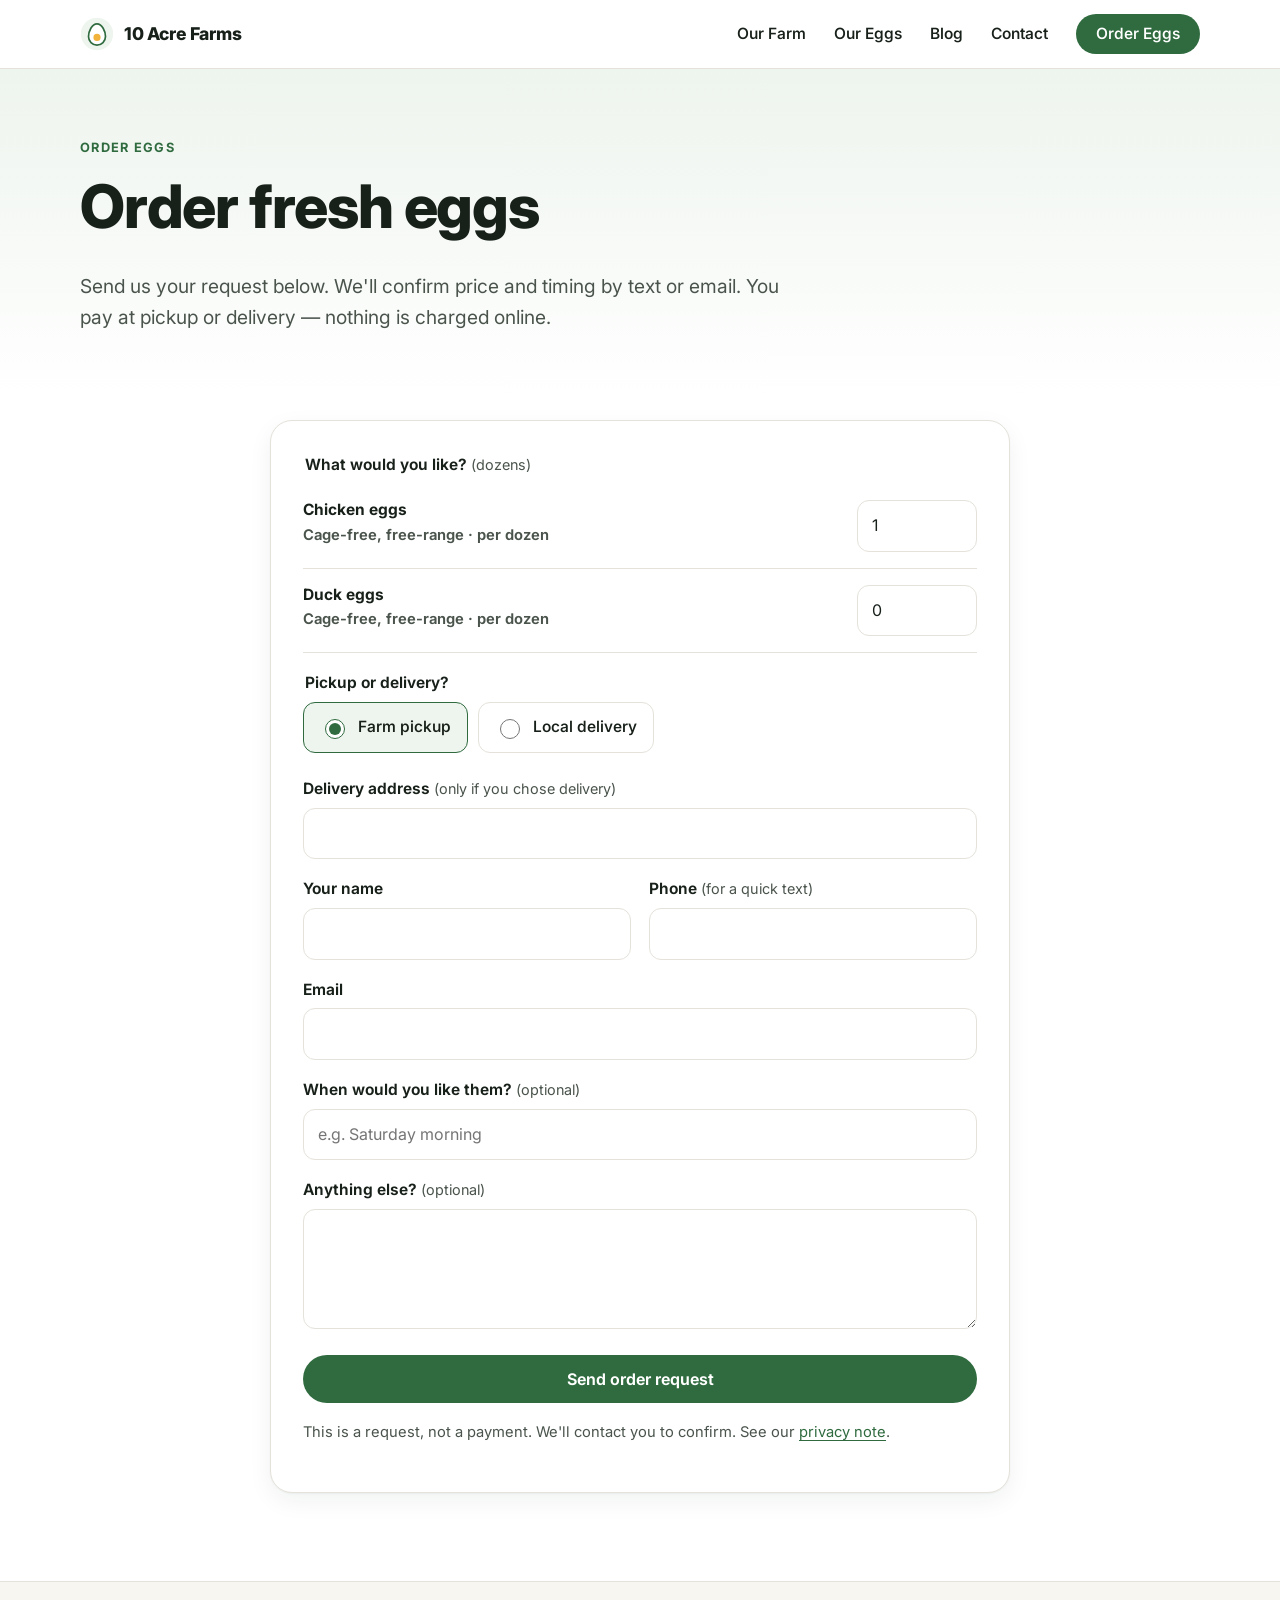
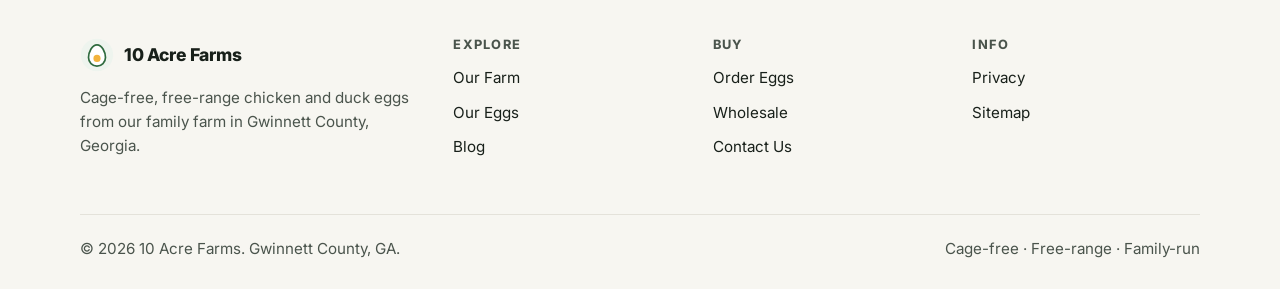
==== order/index.html @ a3816801 "Launch v1: 10 Acre Farms site Home, Our Farm, Our Eggs, Order (request form), Contact, Blog + first " ====
<!doctype html>
<html lang="en">
<head>
<meta charset="utf-8">
<meta name="viewport" content="width=device-width, initial-scale=1">
<title>Order Fresh Eggs | Pickup or Delivery | 10 Acre Farms</title>
<meta name="description" content="Request cage-free, free-range chicken or duck eggs from 10 Acre Farms. Farm pickup or local delivery in Gwinnett County. Pay when you get them.">
<meta name="robots" content="index, follow">
<link rel="canonical" href="https://10acrefarms.com/order/">
<meta property="og:type" content="website">
<meta property="og:site_name" content="10 Acre Farms">
<meta property="og:title" content="Order Fresh Eggs | Pickup or Delivery | 10 Acre Farms">
<meta property="og:description" content="Request cage-free, free-range chicken or duck eggs from 10 Acre Farms. Farm pickup or local delivery in Gwinnett County. Pay when you get them.">
<meta property="og:url" content="https://10acrefarms.com/order/">
<meta property="og:image" content="https://10acrefarms.com/assets/img/og-image.png">
<meta name="twitter:card" content="summary_large_image">
<meta name="theme-color" content="#ffffff">
<link rel="icon" href="../favicon.svg" type="image/svg+xml">
<link rel="icon" href="../favicon-32.png" sizes="32x32" type="image/png">
<link rel="apple-touch-icon" href="../apple-touch-icon.png">
<link rel="preconnect" href="https://fonts.googleapis.com">
<link rel="preconnect" href="https://fonts.gstatic.com" crossorigin>
<link href="https://fonts.googleapis.com/css2?family=Inter:wght@400;500;600;700;800&display=swap" rel="stylesheet">
<link rel="stylesheet" href="../assets/css/site.css">
<!-- ANALYTICS: GA4 tag goes here (DECISIONS.md D-012). Not installed yet. -->
</head>
<body>
<a class="skip" href="#main">Skip to content</a>
<header class="site-header">
  <div class="wrap">
    <a class="logo" href="../" aria-label="10 Acre Farms home"><svg viewBox="0 0 40 40" aria-hidden="true"><circle cx="20" cy="20" r="19" fill="#eef4ee"/><path d="M20 8c-6 0-10 9-10 15a10 10 0 0 0 20 0c0-6-4-15-10-15z" fill="#fff" stroke="#2f6b3f" stroke-width="2"/><circle cx="20" cy="24" r="4.2" fill="#f2b33d"/></svg><span>10 Acre Farms</span></a>
    <button class="nav-toggle" aria-controls="site-nav" aria-expanded="false" aria-label="Open menu"><svg width="22" height="22" viewBox="0 0 24 24" fill="none" stroke="currentColor" stroke-width="2" stroke-linecap="round"><path d="M4 7h16M4 12h16M4 17h16"/></svg></button>
    <nav id="site-nav" class="nav" aria-label="Main">
      <a href="../our-farm/">Our Farm</a><a href="../eggs/">Our Eggs</a><a href="../blog/">Blog</a><a href="../contact/">Contact</a>
      <a class="btn btn-primary btn-sm" href="../order/">Order Eggs</a>
    </nav>
  </div>
</header>
<main id="main">

<section class="page-head">
  <div class="wrap">
    <span class="eyebrow">Order Eggs</span>
    <h1>Order fresh eggs</h1>
    <p class="lede">Send us your request below. We'll confirm price and timing by text or email. You pay at pickup or delivery &mdash; nothing is charged online.</p>
  </div>
</section>
<section style="padding-top:20px">
  <div class="wrap" style="max-width:780px">
    <div class="form-card">
      <form id="order-form" class="form" action="https://formsubmit.co/shajanthomas12@gmail.com" method="POST" data-thanks="../thank-you/">
        <input type="hidden" name="_subject" value="New egg order request - 10 Acre Farms">
        <input type="hidden" name="_template" value="table">
        <input type="hidden" name="_captcha" value="false">
        <input type="hidden" name="_next" value="https://10acrefarms.com/thank-you/">
        <div class="hp" aria-hidden="true"><label>Leave this empty <input type="text" name="_honey" tabindex="-1" autocomplete="off"></label></div>
        <fieldset class="field">
          <legend>What would you like? <span class="hint">(dozens)</span></legend>
          <div class="qty-row"><label for="chicken"><strong>Chicken eggs</strong><span>Cage-free, free-range &middot; per dozen</span></label><input id="chicken" type="number" name="Chicken eggs (dozen)" min="0" max="20" value="1" inputmode="numeric" data-qty></div>
          <div class="qty-row"><label for="duck"><strong>Duck eggs</strong><span>Cage-free, free-range &middot; per dozen</span></label><input id="duck" type="number" name="Duck eggs (dozen)" min="0" max="20" value="0" inputmode="numeric" data-qty></div>
          <p id="order-error" class="form-error" role="alert">Please choose at least one dozen.</p>
        </fieldset>
        <fieldset class="field">
          <legend>Pickup or delivery?</legend>
          <div class="choice">
            <label><input type="radio" name="Pickup or delivery" value="Farm pickup" checked> Farm pickup</label>
            <label><input type="radio" name="Pickup or delivery" value="Local delivery"> Local delivery</label>
          </div>
        </fieldset>
        <div class="field"><label for="address">Delivery address <span class="hint">(only if you chose delivery)</span></label><input id="address" type="text" name="Delivery address" autocomplete="street-address"></div>
        <div class="row">
          <div class="field"><label for="name">Your name</label><input id="name" type="text" name="Name" autocomplete="name" required></div>
          <div class="field"><label for="phone">Phone <span class="hint">(for a quick text)</span></label><input id="phone" type="tel" name="Phone" autocomplete="tel" required></div>
        </div>
        <div class="field"><label for="email">Email</label><input id="email" type="email" name="email" autocomplete="email" required></div>
        <div class="field"><label for="when">When would you like them? <span class="hint">(optional)</span></label><input id="when" type="text" name="Preferred day or time" placeholder="e.g. Saturday morning"></div>
        <div class="field"><label for="notes">Anything else? <span class="hint">(optional)</span></label><textarea id="notes" name="Notes"></textarea></div>
        <button class="btn btn-primary" type="submit">Send order request</button>
        <p class="form-note">This is a request, not a payment. We'll contact you to confirm. See our <a href="../privacy/">privacy note</a>.</p>
      </form>
    </div>
  </div>
</section>

</main>
<footer class="site-footer">
  <div class="wrap">
    <div class="footer-grid">
      <div>
        <a class="logo" href="../"><svg viewBox="0 0 40 40" aria-hidden="true"><circle cx="20" cy="20" r="19" fill="#eef4ee"/><path d="M20 8c-6 0-10 9-10 15a10 10 0 0 0 20 0c0-6-4-15-10-15z" fill="#fff" stroke="#2f6b3f" stroke-width="2"/><circle cx="20" cy="24" r="4.2" fill="#f2b33d"/></svg><span>10 Acre Farms</span></a>
        <p style="margin-top:14px;color:var(--ink-2);max-width:26em">Cage-free, free-range chicken and duck eggs from our family farm in Gwinnett County, Georgia.</p>
      </div>
      <div>
        <h2>Explore</h2>
        <ul><li><a href="../our-farm/">Our Farm</a></li><li><a href="../eggs/">Our Eggs</a></li><li><a href="../blog/">Blog</a></li></ul>
      </div>
      <div>
        <h2>Buy</h2>
        <ul><li><a href="../order/">Order Eggs</a></li><li><a href="../contact/#wholesale">Wholesale</a></li><li><a href="../contact/">Contact Us</a></li></ul>
      </div>
      <div>
        <h2>Info</h2>
        <ul><li><a href="../privacy/">Privacy</a></li><li><a href="../sitemap.xml">Sitemap</a></li></ul>
      </div>
    </div>
    <div class="footer-bottom"><span>&copy; <span id="year">2026</span> 10 Acre Farms. Gwinnett County, GA.</span><span>Cage-free &middot; Free-range &middot; Family-run</span></div>
  </div>
</footer>
<script src="../assets/js/site.js" defer></script>
</body>
</html>
---- assets/css/site.css ----
/* 10 Acre Farms — site styles. Light design only (see DECISIONS.md D-003, D-004). */
:root {
  --bg: #ffffff;
  --bg-soft: #f7f6f1;
  --bg-green: #eef4ee;
  --ink: #18201a;
  --ink-2: #4a544c;
  --line: #e4e2da;
  --green: #2f6b3f;
  --green-dark: #24543a;
  --yolk: #f2b33d;
  --yolk-soft: #fdf3dc;
  --radius: 14px;
  --radius-lg: 22px;
  --max: 1160px;
  --shadow: 0 1px 2px rgba(24,32,26,.04), 0 8px 24px rgba(24,32,26,.06);
  --font: "Inter", system-ui, -apple-system, "Segoe UI", Roboto, Arial, sans-serif;
}
*, *::before, *::after { box-sizing: border-box; }
html { -webkit-text-size-adjust: 100%; scroll-behavior: smooth; }
body { margin: 0; background: var(--bg); color: var(--ink); font-family: var(--font); font-size: 17px; line-height: 1.6; }
img, svg { max-width: 100%; height: auto; display: block; }
a { color: var(--green); text-underline-offset: 3px; }
a:hover { color: var(--green-dark); }
h1, h2, h3 { line-height: 1.15; letter-spacing: -0.02em; margin: 0 0 .5em; }
h1 { font-size: clamp(2.2rem, 5.5vw, 3.75rem); font-weight: 800; }
h2 { font-size: clamp(1.7rem, 3.6vw, 2.5rem); font-weight: 750; }
h3 { font-size: 1.2rem; font-weight: 700; letter-spacing: -0.01em; }
p { margin: 0 0 1em; }
.wrap { max-width: var(--max); margin: 0 auto; padding: 0 20px; }
.skip { position: absolute; left: -999px; top: 0; background: var(--ink); color: #fff; padding: 8px 12px; z-index: 100; }
.skip:focus { left: 8px; top: 8px; }
:focus-visible { outline: 3px solid var(--yolk); outline-offset: 2px; }

/* Header */
.site-header { position: sticky; top: 0; z-index: 50; background: rgba(255,255,255,.92); backdrop-filter: saturate(1.4) blur(10px); border-bottom: 1px solid var(--line); }
.site-header .wrap { display: flex; align-items: center; justify-content: space-between; height: 68px; gap: 16px; }
.logo { display: flex; align-items: center; gap: 10px; font-weight: 800; font-size: 1.1rem; color: var(--ink); text-decoration: none; letter-spacing: -0.01em; }
.logo svg { width: 34px; height: 34px; }
.nav { display: flex; align-items: center; gap: 28px; }
.nav a { color: var(--ink); text-decoration: none; font-weight: 550; font-size: .97rem; }
.nav a:hover, .nav a[aria-current="page"] { color: var(--green); }
.nav-toggle { display: none; background: none; border: 1px solid var(--line); border-radius: 10px; width: 44px; height: 44px; cursor: pointer; color: var(--ink); }
@media (max-width: 860px) {
  .nav-toggle { display: inline-grid; place-items: center; }
  .nav { display: none; position: absolute; top: 68px; left: 0; right: 0; background: #fff; flex-direction: column; align-items: stretch; gap: 0; padding: 8px 20px 20px; border-bottom: 1px solid var(--line); box-shadow: var(--shadow); }
  .nav.open { display: flex; }
  .nav a { padding: 14px 0; border-bottom: 1px solid var(--line); font-size: 1.05rem; }
  .nav .btn { margin-top: 14px; border-bottom: 0; }
}

/* Buttons */
.btn { display: inline-flex; align-items: center; justify-content: center; gap: 8px; min-height: 48px; padding: 0 22px; border-radius: 999px; font-weight: 650; font-size: 1rem; text-decoration: none; border: 2px solid transparent; cursor: pointer; transition: background .15s, color .15s, border-color .15s; font-family: inherit; }
.btn-primary { background: var(--green); color: #fff !important; }
.btn-primary:hover { background: var(--green-dark); }
.btn-ghost { background: #fff; color: var(--ink) !important; border-color: var(--line); }
.btn-ghost:hover { border-color: var(--ink); }
.btn-sm { min-height: 40px; padding: 0 18px; font-size: .95rem; }
.btn-row { display: flex; flex-wrap: wrap; gap: 12px; }

/* Sections */
section { padding: 88px 0; }
.section-soft { background: var(--bg-soft); }
.section-green { background: var(--bg-green); }
.eyebrow { display: inline-block; font-size: .8rem; font-weight: 700; letter-spacing: .1em; text-transform: uppercase; color: var(--green); margin-bottom: 14px; }
.lede { font-size: 1.2rem; color: var(--ink-2); max-width: 38em; }
.center { text-align: center; }
.center .lede { margin-left: auto; margin-right: auto; }
.section-head { margin-bottom: 44px; }
@media (max-width: 640px) { section { padding: 60px 0; } }

/* Hero */
.hero { padding: 72px 0 88px; background: linear-gradient(180deg, var(--bg-green) 0%, #fff 100%); }
.hero .wrap { display: grid; grid-template-columns: 1.1fr .9fr; gap: 48px; align-items: center; }
.hero .lede { margin-bottom: 28px; }
.hero-art { background: #fff; border: 1px solid var(--line); border-radius: var(--radius-lg); box-shadow: var(--shadow); padding: 28px; }
.badges { display: flex; flex-wrap: wrap; gap: 8px; margin-top: 28px; padding: 0; list-style: none; }
.badges li { background: #fff; border: 1px solid var(--line); border-radius: 999px; padding: 6px 14px; font-size: .9rem; font-weight: 600; color: var(--ink-2); }
@media (max-width: 860px) { .hero .wrap { grid-template-columns: 1fr; } .hero { padding: 44px 0 60px; } }

/* Page header (inner pages) */
.page-head { padding: 64px 0 48px; background: linear-gradient(180deg, var(--bg-green) 0%, #fff 100%); }

/* Cards */
.grid-2 { display: grid; grid-template-columns: repeat(2, 1fr); gap: 20px; }
.grid-3 { display: grid; grid-template-columns: repeat(3, 1fr); gap: 20px; }
@media (max-width: 860px) { .grid-3 { grid-template-columns: 1fr; } }
@media (max-width: 700px) { .grid-2 { grid-template-columns: 1fr; } }
.card { background: #fff; border: 1px solid var(--line); border-radius: var(--radius-lg); padding: 30px; }
.card p:last-child { margin-bottom: 0; }
.card .icon { width: 52px; height: 52px; border-radius: 14px; background: var(--yolk-soft); display: grid; place-items: center; margin-bottom: 18px; }
.card .icon svg { width: 28px; height: 28px; }
.card-link { font-weight: 650; text-decoration: none; display: inline-flex; gap: 6px; margin-top: 6px; }
.card-link::after { content: "→"; transition: transform .15s; }
.card-link:hover::after { transform: translateX(3px); }

/* Product cards */
.product { display: flex; flex-direction: column; }
.product .art { background: var(--bg-soft); border-radius: var(--radius); padding: 24px; margin-bottom: 22px; }
.product .art svg { height: 150px; width: auto; margin: 0 auto; }
.product ul { padding-left: 1.1em; color: var(--ink-2); }
.product .btn { margin-top: auto; align-self: flex-start; }

/* Steps */
.steps { counter-reset: step; display: grid; grid-template-columns: repeat(3, 1fr); gap: 20px; list-style: none; padding: 0; margin: 0; }
.steps li { counter-increment: step; background: #fff; border: 1px solid var(--line); border-radius: var(--radius-lg); padding: 28px; }
.steps li::before { content: counter(step); display: grid; place-items: center; width: 38px; height: 38px; border-radius: 50%; background: var(--green); color: #fff; font-weight: 750; margin-bottom: 14px; }
@media (max-width: 860px) { .steps { grid-template-columns: 1fr; } }

/* Split */
.split { display: grid; grid-template-columns: 1fr 1fr; gap: 56px; align-items: center; }
@media (max-width: 860px) { .split { grid-template-columns: 1fr; gap: 32px; } }

/* FAQ */
.faq { max-width: 820px; margin: 0 auto; }
.faq details { border-bottom: 1px solid var(--line); padding: 4px 0; }
.faq summary { cursor: pointer; list-style: none; font-weight: 650; font-size: 1.08rem; padding: 18px 40px 18px 0; position: relative; }
.faq summary::-webkit-details-marker { display: none; }
.faq summary::after { content: "+"; position: absolute; right: 4px; top: 12px; font-size: 1.6rem; font-weight: 400; color: var(--green); }
.faq details[open] summary::after { content: "–"; }
.faq details p { color: var(--ink-2); padding-right: 40px; }

/* CTA band */
.cta-band { background: var(--yolk-soft); border-radius: var(--radius-lg); padding: 56px 40px; text-align: center; }
.cta-band .btn-row { justify-content: center; }
@media (max-width: 640px) { .cta-band { padding: 40px 22px; } }

/* Forms */
.form { display: grid; gap: 18px; }
.form .row { display: grid; grid-template-columns: 1fr 1fr; gap: 18px; }
@media (max-width: 640px) { .form .row { grid-template-columns: 1fr; } }
.field label, .field legend { display: block; font-weight: 650; margin-bottom: 6px; font-size: .97rem; }
.field .hint { font-weight: 400; color: var(--ink-2); font-size: .9rem; }
.field input[type=text], .field input[type=email], .field input[type=tel], .field input[type=number], .field select, .field textarea {
  width: 100%; min-height: 50px; padding: 12px 14px; border: 1.5px solid var(--line); border-radius: 12px; background: #fff; color: var(--ink); font: inherit; font-size: 16px;
}
.field textarea { min-height: 120px; resize: vertical; }
.field input:focus, .field select:focus, .field textarea:focus { border-color: var(--green); outline: none; box-shadow: 0 0 0 3px rgba(47,107,63,.15); }
fieldset { border: 0; padding: 0; margin: 0; }
.choice { display: flex; flex-wrap: wrap; gap: 10px; }
.choice label { display: flex; align-items: center; gap: 10px; border: 1.5px solid var(--line); border-radius: 12px; padding: 12px 16px; font-weight: 550; cursor: pointer; min-height: 50px; }
.choice input { width: 20px; height: 20px; accent-color: var(--green); }
.choice label:has(input:checked) { border-color: var(--green); background: var(--bg-green); }
.qty-row { display: grid; grid-template-columns: 1fr 120px; align-items: center; gap: 12px; padding: 14px 0; border-bottom: 1px solid var(--line); }
.qty-row:last-child { border-bottom: 0; }
.qty-row strong { display: block; }
.qty-row span { color: var(--ink-2); font-size: .92rem; }
.hp { position: absolute !important; left: -5000px !important; }
.form-note { font-size: .92rem; color: var(--ink-2); }
.form-card { background: #fff; border: 1px solid var(--line); border-radius: var(--radius-lg); padding: 32px; box-shadow: var(--shadow); }
@media (max-width: 640px) { .form-card { padding: 22px; } }
.form-error { color: #9b2c1f; font-weight: 600; display: none; }
.form-error.show { display: block; }

/* Blog */
.post-list { display: grid; gap: 20px; }
.post-card { display: block; text-decoration: none; color: inherit; }
.post-card:hover h2 { color: var(--green); }
.post-card h2 { font-size: 1.5rem; }
.meta { color: var(--ink-2); font-size: .92rem; }
.prose { max-width: 720px; margin: 0 auto; font-size: 1.08rem; }
.prose h2 { font-size: 1.6rem; margin-top: 1.8em; }
.prose table { width: 100%; border-collapse: collapse; margin: 1.2em 0; font-size: .98rem; }
.prose th, .prose td { text-align: left; padding: 10px 12px; border-bottom: 1px solid var(--line); vertical-align: top; }
.prose th { background: var(--bg-soft); }
.table-scroll { overflow-x: auto; }

/* Footer */
.site-footer { background: var(--bg-soft); border-top: 1px solid var(--line); padding: 56px 0 28px; font-size: .95rem; }
.footer-grid { display: grid; grid-template-columns: 1.5fr 1fr 1fr 1fr; gap: 32px; }
.footer-grid h2 { font-size: .8rem; text-transform: uppercase; letter-spacing: .1em; color: var(--ink-2); margin-bottom: 14px; }
.footer-grid ul { list-style: none; padding: 0; margin: 0; display: grid; gap: 10px; }
.footer-grid a { color: var(--ink); text-decoration: none; }
.footer-grid a:hover { color: var(--green); }
.footer-bottom { margin-top: 40px; padding-top: 22px; border-top: 1px solid var(--line); color: var(--ink-2); display: flex; justify-content: space-between; flex-wrap: wrap; gap: 10px; }
@media (max-width: 760px) { .footer-grid { grid-template-columns: 1fr 1fr; } .footer-grid > div:first-child { grid-column: 1 / -1; } }

/* Mobile sticky order bar */
.mobile-cta { display: none; }
@media (max-width: 640px) {
  .mobile-cta { display: block; position: fixed; left: 0; right: 0; bottom: 0; padding: 10px 16px calc(10px + env(safe-area-inset-bottom)); background: rgba(255,255,255,.96); border-top: 1px solid var(--line); z-index: 40; }
  .mobile-cta .btn { width: 100%; }
  body.has-mobile-cta { padding-bottom: 76px; }
}
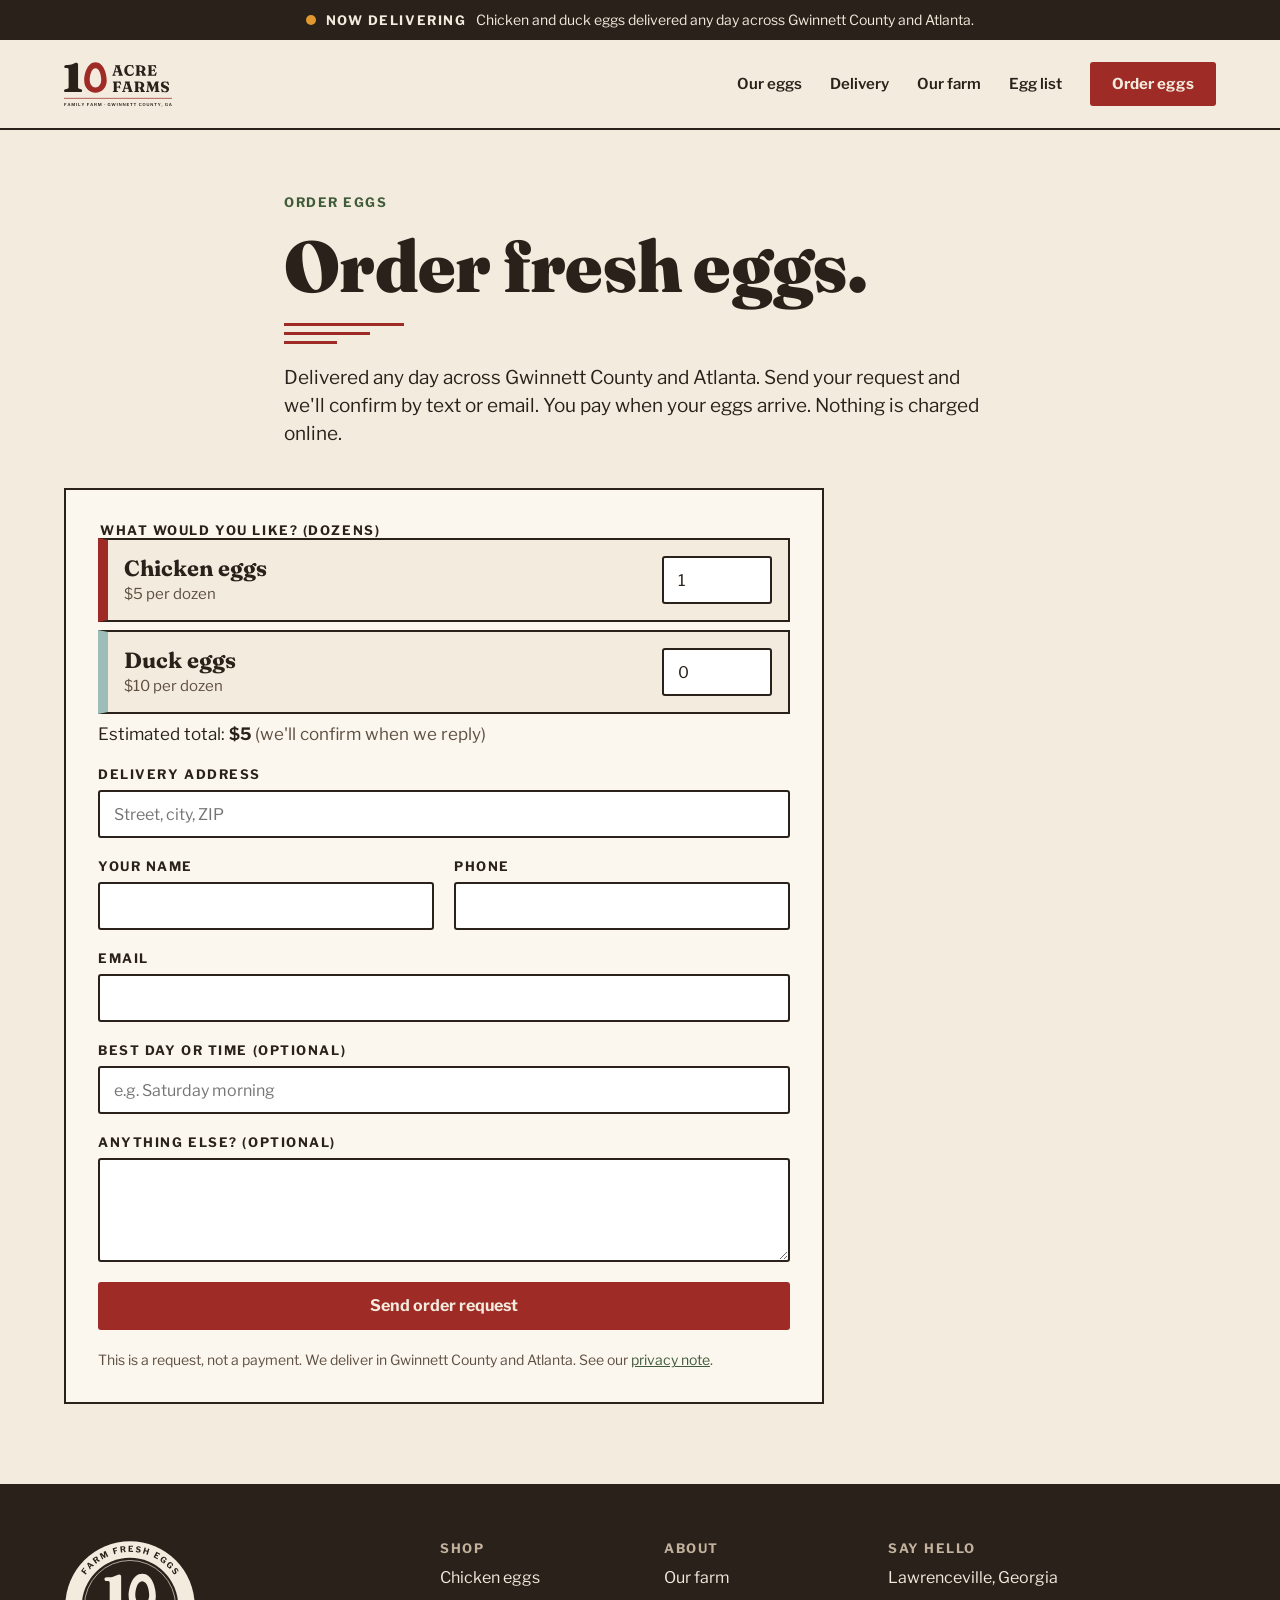
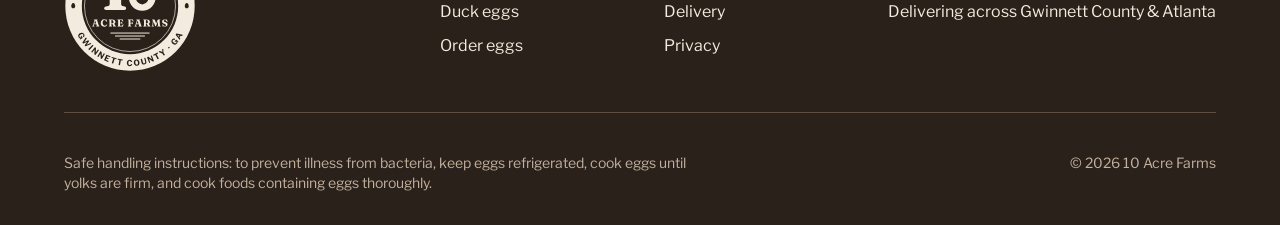
==== commit 6d593b78: "Fill in homepage, restore order flow in new design - Prices ( chicken, $10 duck), delivery any day i" ====
--- a/order/index.html
+++ b/order/index.html
@@ -3,107 +3,119 @@
 <head>
 <meta charset="utf-8">
 <meta name="viewport" content="width=device-width, initial-scale=1">
-<title>Order Fresh Eggs | Pickup or Delivery | 10 Acre Farms</title>
-<meta name="description" content="Request cage-free, free-range chicken or duck eggs from 10 Acre Farms. Farm pickup or local delivery in Gwinnett County. Pay when you get them.">
+<title>Order Eggs for Delivery | 10 Acre Farms</title>
+<meta name="description" content="Order cage-free, free-range chicken eggs ($5/dozen) and duck eggs ($10/dozen) for delivery any day in Gwinnett County and Atlanta. Pay on delivery.">
 <meta name="robots" content="index, follow">
-<link rel="canonical" href="https://10acrefarms.com/order/">
+<link rel="canonical" href="https://10acresfarms.com/order/">
 <meta property="og:type" content="website">
 <meta property="og:site_name" content="10 Acre Farms">
-<meta property="og:title" content="Order Fresh Eggs | Pickup or Delivery | 10 Acre Farms">
-<meta property="og:description" content="Request cage-free, free-range chicken or duck eggs from 10 Acre Farms. Farm pickup or local delivery in Gwinnett County. Pay when you get them.">
-<meta property="og:url" content="https://10acrefarms.com/order/">
-<meta property="og:image" content="https://10acrefarms.com/assets/img/og-image.png">
+<meta property="og:title" content="Order Eggs for Delivery | 10 Acre Farms">
+<meta property="og:description" content="Order cage-free, free-range chicken eggs ($5/dozen) and duck eggs ($10/dozen) for delivery any day in Gwinnett County and Atlanta. Pay on delivery.">
+<meta property="og:url" content="https://10acresfarms.com/order/">
+<!-- Swap for a real farm photo (assets/img/og-image.jpg, 1200x630) when one exists. -->
+<meta property="og:image" content="https://10acresfarms.com/assets/img/og-image.png">
 <meta name="twitter:card" content="summary_large_image">
-<meta name="theme-color" content="#ffffff">
-<link rel="icon" href="../favicon.svg" type="image/svg+xml">
-<link rel="icon" href="../favicon-32.png" sizes="32x32" type="image/png">
+<link rel="icon" type="image/svg+xml" href="../assets/img/favicon.svg">
 <link rel="apple-touch-icon" href="../apple-touch-icon.png">
+<meta name="theme-color" content="#9E2B25">
 <link rel="preconnect" href="https://fonts.googleapis.com">
 <link rel="preconnect" href="https://fonts.gstatic.com" crossorigin>
-<link href="https://fonts.googleapis.com/css2?family=Inter:wght@400;500;600;700;800&display=swap" rel="stylesheet">
-<link rel="stylesheet" href="../assets/css/site.css">
+<link rel="stylesheet" href="https://fonts.googleapis.com/css2?family=Courier+Prime:wght@700&amp;family=Fraunces:opsz,wght@9..144,700;9..144,900&amp;family=Libre+Franklin:wght@400;600;700&amp;display=swap">
+<link rel="stylesheet" href="../assets/css/styles.css">
 <!-- ANALYTICS: GA4 tag goes here (DECISIONS.md D-012). Not installed yet. -->
 </head>
 <body>
-<a class="skip" href="#main">Skip to content</a>
+<a class="skip-link" href="#main">Skip to content</a>
+
+<div class="fresh-bar on-dark">
+  <span class="dot" aria-hidden="true"></span>
+  <span class="label">Now delivering</span>
+  <span class="msg">Chicken and duck eggs delivered any day across Gwinnett County and Atlanta.</span>
+</div>
+
 <header class="site-header">
   <div class="wrap">
-    <a class="logo" href="../" aria-label="10 Acre Farms home"><svg viewBox="0 0 40 40" aria-hidden="true"><circle cx="20" cy="20" r="19" fill="#eef4ee"/><path d="M20 8c-6 0-10 9-10 15a10 10 0 0 0 20 0c0-6-4-15-10-15z" fill="#fff" stroke="#2f6b3f" stroke-width="2"/><circle cx="20" cy="24" r="4.2" fill="#f2b33d"/></svg><span>10 Acre Farms</span></a>
-    <button class="nav-toggle" aria-controls="site-nav" aria-expanded="false" aria-label="Open menu"><svg width="22" height="22" viewBox="0 0 24 24" fill="none" stroke="currentColor" stroke-width="2" stroke-linecap="round"><path d="M4 7h16M4 12h16M4 17h16"/></svg></button>
-    <nav id="site-nav" class="nav" aria-label="Main">
-      <a href="../our-farm/">Our Farm</a><a href="../eggs/">Our Eggs</a><a href="../blog/">Blog</a><a href="../contact/">Contact</a>
-      <a class="btn btn-primary btn-sm" href="../order/">Order Eggs</a>
+    <a class="logo" href="../" aria-label="10 Acre Farms home">
+      <img src="../assets/img/logo-wordmark.svg" alt="10 Acre Farms" width="108" height="48">
+    </a>
+    <nav class="site-nav" aria-label="Main">
+      <a href="../#eggs">Our eggs</a>
+      <a href="../#delivery">Delivery</a>
+      <a href="../#farm">Our farm</a>
+      <a href="../#list">Egg list</a>
+      <a class="btn btn--red btn--sm" href="../order/" data-track="order_click">Order eggs</a>
     </nav>
   </div>
 </header>
+
 <main id="main">
 
-<section class="page-head">
-  <div class="wrap">
-    <span class="eyebrow">Order Eggs</span>
-    <h1>Order fresh eggs</h1>
-    <p class="lede">Send us your request below. We'll confirm price and timing by text or email. You pay at pickup or delivery &mdash; nothing is charged online.</p>
-  </div>
-</section>
-<section style="padding-top:20px">
-  <div class="wrap" style="max-width:780px">
-    <div class="form-card">
-      <form id="order-form" class="form" action="https://formsubmit.co/shajanthomas12@gmail.com" method="POST" data-thanks="../thank-you/">
-        <input type="hidden" name="_subject" value="New egg order request - 10 Acre Farms">
+  <section class="wrap page-head">
+    <span class="label label--pasture">Order eggs</span>
+    <h1>Order fresh eggs.</h1>
+    <div class="furrow" aria-hidden="true"><span></span><span></span><span></span></div>
+    <p class="lede">Delivered any day across Gwinnett County and Atlanta. Send your request and we'll confirm by text or email. You pay when your eggs arrive. Nothing is charged online.</p>
+  </section>
+
+  <section class="wrap form-wrap">
+    <form id="order-form" class="form-card" action="https://formsubmit.co/shajanthomas12@gmail.com" method="post" data-thanks="../thank-you/">
+      <input type="hidden" name="_subject" value="New egg order - 10 Acre Farms">
         <input type="hidden" name="_template" value="table">
         <input type="hidden" name="_captcha" value="false">
-        <input type="hidden" name="_next" value="https://10acrefarms.com/thank-you/">
+        <input type="hidden" name="_next" value="https://10acresfarms.com/thank-you/">
         <div class="hp" aria-hidden="true"><label>Leave this empty <input type="text" name="_honey" tabindex="-1" autocomplete="off"></label></div>
-        <fieldset class="field">
-          <legend>What would you like? <span class="hint">(dozens)</span></legend>
-          <div class="qty-row"><label for="chicken"><strong>Chicken eggs</strong><span>Cage-free, free-range &middot; per dozen</span></label><input id="chicken" type="number" name="Chicken eggs (dozen)" min="0" max="20" value="1" inputmode="numeric" data-qty></div>
-          <div class="qty-row"><label for="duck"><strong>Duck eggs</strong><span>Cage-free, free-range &middot; per dozen</span></label><input id="duck" type="number" name="Duck eggs (dozen)" min="0" max="20" value="0" inputmode="numeric" data-qty></div>
-          <p id="order-error" class="form-error" role="alert">Please choose at least one dozen.</p>
-        </fieldset>
-        <fieldset class="field">
-          <legend>Pickup or delivery?</legend>
-          <div class="choice">
-            <label><input type="radio" name="Pickup or delivery" value="Farm pickup" checked> Farm pickup</label>
-            <label><input type="radio" name="Pickup or delivery" value="Local delivery"> Local delivery</label>
-          </div>
-        </fieldset>
-        <div class="field"><label for="address">Delivery address <span class="hint">(only if you chose delivery)</span></label><input id="address" type="text" name="Delivery address" autocomplete="street-address"></div>
-        <div class="row">
-          <div class="field"><label for="name">Your name</label><input id="name" type="text" name="Name" autocomplete="name" required></div>
-          <div class="field"><label for="phone">Phone <span class="hint">(for a quick text)</span></label><input id="phone" type="tel" name="Phone" autocomplete="tel" required></div>
-        </div>
-        <div class="field"><label for="email">Email</label><input id="email" type="email" name="email" autocomplete="email" required></div>
-        <div class="field"><label for="when">When would you like them? <span class="hint">(optional)</span></label><input id="when" type="text" name="Preferred day or time" placeholder="e.g. Saturday morning"></div>
-        <div class="field"><label for="notes">Anything else? <span class="hint">(optional)</span></label><textarea id="notes" name="Notes"></textarea></div>
-        <button class="btn btn-primary" type="submit">Send order request</button>
-        <p class="form-note">This is a request, not a payment. We'll contact you to confirm. See our <a href="../privacy/">privacy note</a>.</p>
-      </form>
-    </div>
-  </div>
-</section>
+      <fieldset class="field">
+        <legend class="label">What would you like? (dozens)</legend>
+        <div class="qty-row qty-row--chicken"><label for="chicken"><strong>Chicken eggs</strong><span>$5 per dozen</span></label><input id="chicken" type="number" name="Chicken eggs (dozen)" min="0" max="20" value="1" inputmode="numeric" data-qty data-price="5"></div>
+        <div class="qty-row qty-row--duck"><label for="duck"><strong>Duck eggs</strong><span>$10 per dozen</span></label><input id="duck" type="number" name="Duck eggs (dozen)" min="0" max="20" value="0" inputmode="numeric" data-qty data-price="10"></div>
+        <p class="total">Estimated total: <strong id="order-total">$5</strong> <span class="muted">(we'll confirm when we reply)</span></p>
+        <p id="order-error" class="form-error" role="alert">Please choose at least one dozen.</p>
+      </fieldset>
+      <div class="field"><label class="label" for="address">Delivery address</label><input id="address" type="text" name="Delivery address" autocomplete="street-address" placeholder="Street, city, ZIP" required></div>
+      <div class="field-row">
+        <div class="field"><label class="label" for="name">Your name</label><input id="name" type="text" name="Name" autocomplete="name" required></div>
+        <div class="field"><label class="label" for="phone">Phone</label><input id="phone" type="tel" name="Phone" autocomplete="tel" required></div>
+      </div>
+      <div class="field"><label class="label" for="o-email">Email</label><input id="o-email" type="email" name="email" autocomplete="email" required></div>
+      <div class="field"><label class="label" for="when">Best day or time (optional)</label><input id="when" type="text" name="Preferred delivery day or time" placeholder="e.g. Saturday morning"></div>
+      <div class="field"><label class="label" for="notes">Anything else? (optional)</label><textarea id="notes" name="Notes" rows="4"></textarea></div>
+      <button class="btn btn--red" type="submit">Send order request</button>
+      <p class="fine muted">This is a request, not a payment. We deliver in Gwinnett County and Atlanta. See our <a href="../privacy/">privacy note</a>.</p>
+    </form>
+  </section>
 
 </main>
-<footer class="site-footer">
+
+<footer class="site-footer on-dark">
   <div class="wrap">
-    <div class="footer-grid">
-      <div>
-        <a class="logo" href="../"><svg viewBox="0 0 40 40" aria-hidden="true"><circle cx="20" cy="20" r="19" fill="#eef4ee"/><path d="M20 8c-6 0-10 9-10 15a10 10 0 0 0 20 0c0-6-4-15-10-15z" fill="#fff" stroke="#2f6b3f" stroke-width="2"/><circle cx="20" cy="24" r="4.2" fill="#f2b33d"/></svg><span>10 Acre Farms</span></a>
-        <p style="margin-top:14px;color:var(--ink-2);max-width:26em">Cage-free, free-range chicken and duck eggs from our family farm in Gwinnett County, Georgia.</p>
-      </div>
-      <div>
-        <h2>Explore</h2>
-        <ul><li><a href="../our-farm/">Our Farm</a></li><li><a href="../eggs/">Our Eggs</a></li><li><a href="../blog/">Blog</a></li></ul>
-      </div>
-      <div>
-        <h2>Buy</h2>
-        <ul><li><a href="../order/">Order Eggs</a></li><li><a href="../contact/#wholesale">Wholesale</a></li><li><a href="../contact/">Contact Us</a></li></ul>
-      </div>
-      <div>
-        <h2>Info</h2>
-        <ul><li><a href="../privacy/">Privacy</a></li><li><a href="../sitemap.xml">Sitemap</a></li></ul>
+    <div class="footer-top">
+      <img class="badge" src="../assets/img/badge-reverse.svg" alt="10 Acre Farms — Farm fresh eggs, Gwinnett County, GA" width="132" height="132">
+      <div class="footer-cols">
+        <nav class="footer-col" aria-label="Shop">
+          <span class="label">Shop</span>
+          <a href="../#eggs">Chicken eggs</a>
+          <a href="../#eggs">Duck eggs</a>
+          <a href="../order/" data-track="order_click">Order eggs</a>
+        </nav>
+        <nav class="footer-col" aria-label="About">
+          <span class="label">About</span>
+          <a href="../#farm">Our farm</a>
+          <a href="../#delivery">Delivery</a>
+          <a href="../privacy/">Privacy</a>
+        </nav>
+        <div class="footer-col">
+          <span class="label">Say hello</span>
+          <!-- TODO(owner): add farm email (mailto: link) and social links (Facebook / Instagram) when ready. -->
+          <span>Lawrenceville, Georgia</span>
+          <span>Delivering across Gwinnett County &amp; Atlanta</span>
+        </div>
       </div>
     </div>
-    <div class="footer-bottom"><span>&copy; <span id="year">2026</span> 10 Acre Farms. Gwinnett County, GA.</span><span>Cage-free &middot; Free-range &middot; Family-run</span></div>
+    <div class="footer-rule"></div>
+    <div class="footer-bottom">
+      <span>Safe handling instructions: to prevent illness from bacteria, keep eggs refrigerated, cook eggs until yolks are firm, and cook foods containing eggs thoroughly.</span>
+      <span>&copy; 2026 10 Acre Farms</span>
+    </div>
   </div>
 </footer>
 <script src="../assets/js/site.js" defer></script>
--- a/assets/css/styles.css
+++ b/assets/css/styles.css
@@ -0,0 +1,287 @@
+/* 10 Acre Farms — site styles
+   Tokens come from the 10 Acre Farms brand system. Change colours here, not inline. */
+
+:root {
+  --paper: #F3EBDD;
+  --paper-raised: #FBF7EF;
+  --ink: #2A211A;
+  --ink-muted: #5E4F41;
+  --ink-soft-on-dark: #C2B29D;
+  --barn-red: #9E2B25;
+  --pasture: #3F5B3A;
+  --yolk: #E0982F;
+  --duck-blue: #9DBDB8;
+  --kraft: #C9A77C;
+
+  --font-display: "Fraunces", Georgia, "Times New Roman", serif;
+  --font-sans: "Libre Franklin", "Franklin Gothic Medium", Arial, sans-serif;
+  --font-stamp: "Courier Prime", "Courier New", monospace;
+
+  --radius-sm: 3px;
+  --max: 1200px;
+}
+
+*, *::before, *::after { box-sizing: border-box; }
+
+html { scroll-behavior: smooth; }
+@media (prefers-reduced-motion: reduce) { html { scroll-behavior: auto; } }
+
+body {
+  margin: 0;
+  background: var(--paper);
+  color: var(--ink);
+  font-family: var(--font-sans);
+  font-size: 16px;
+  line-height: 24px;
+  -webkit-font-smoothing: antialiased;
+}
+
+img { max-width: 100%; display: block; }
+a { color: var(--pasture); }
+a:hover { color: var(--ink); }
+:focus-visible { outline: 2px solid var(--ink); outline-offset: 2px; }
+.on-dark :focus-visible { outline-color: var(--paper); }
+
+.wrap { max-width: var(--max); margin: 0 auto; padding-left: 24px; padding-right: 24px; }
+
+.skip-link {
+  position: absolute; left: 12px; top: -60px;
+  background: var(--ink); color: var(--paper); padding: 10px 16px; z-index: 10;
+  font-weight: 700; text-decoration: none;
+}
+.skip-link:focus { top: 12px; }
+
+/* ---------- Type ---------- */
+.label {
+  font-size: 13px; line-height: 16px; font-weight: 700;
+  letter-spacing: 0.12em; text-transform: uppercase;
+}
+.label--red { color: var(--barn-red); }
+.label--pasture { color: var(--pasture); }
+.stamp { font-family: var(--font-stamp); font-weight: 700; font-size: 15px; line-height: 20px; }
+
+h1, h2, h3 { margin: 0; font-family: var(--font-display); color: inherit; }
+h1 { font-weight: 900; font-size: clamp(44px, 6vw, 72px); line-height: 1.02; letter-spacing: -0.01em; }
+h2 { font-weight: 900; font-size: clamp(34px, 4vw, 48px); line-height: 1.05; }
+h3 { font-weight: 700; font-size: 22px; line-height: 28px; }
+p { margin: 0; }
+.lede { font-size: 19px; line-height: 28px; }
+.muted { color: var(--ink-muted); }
+.fine { font-size: 14px; line-height: 20px; }
+
+.section-head { display: flex; flex-direction: column; gap: 12px; max-width: 640px; }
+
+/* Furrow rules — the signature divider */
+.furrow { display: flex; flex-direction: column; gap: 6px; width: 120px; }
+.furrow span { height: 3px; background: var(--barn-red); }
+.furrow span:nth-child(2) { width: 72%; }
+.furrow span:nth-child(3) { width: 44%; }
+
+/* ---------- Buttons ---------- */
+.btn {
+  display: inline-flex; align-items: center; justify-content: center;
+  min-height: 48px; padding: 12px 24px;
+  border: 2px solid transparent; border-radius: var(--radius-sm);
+  font-family: var(--font-sans); font-weight: 700; font-size: 16px; line-height: 20px;
+  text-decoration: none; cursor: pointer;
+}
+.btn--sm { min-height: 44px; padding: 10px 20px; font-size: 15px; }
+.btn--red { background: var(--barn-red); color: var(--paper); }
+.btn--red:hover { background: #86231E; color: var(--paper); }
+.btn--ink { background: var(--ink); color: var(--paper); border-color: var(--ink); }
+.btn--ink:hover { background: #000; color: var(--paper); }
+.btn--outline { background: transparent; color: var(--ink); border-color: var(--ink); }
+.btn--outline:hover { background: var(--ink); color: var(--paper); }
+
+/* ---------- Fresh-today bar ---------- */
+.fresh-bar {
+  background: var(--ink); color: var(--paper);
+  padding: 10px 24px; text-align: center;
+  display: flex; justify-content: center; align-items: center; gap: 6px 10px; flex-wrap: wrap;
+}
+.fresh-bar .dot { width: 10px; height: 10px; border-radius: 999px; background: var(--yolk); }
+.fresh-bar .msg { font-size: 14px; line-height: 20px; }
+
+/* ---------- Header ---------- */
+.site-header { border-bottom: 2px solid var(--ink); }
+.site-header .wrap {
+  padding-top: 20px; padding-bottom: 20px;
+  display: flex; align-items: center; justify-content: space-between; gap: 16px 32px; flex-wrap: wrap;
+}
+.site-header .logo img { height: 48px; width: auto; }
+.site-nav { display: flex; align-items: center; gap: 4px 28px; flex-wrap: wrap; }
+.site-nav a:not(.btn) {
+  color: var(--ink); text-decoration: none; font-weight: 600; font-size: 15px;
+  padding: 10px 0; min-height: 44px; display: inline-flex; align-items: center;
+}
+.site-nav a:not(.btn):hover { color: var(--barn-red); }
+
+/* ---------- Hero ---------- */
+.hero {
+  padding-top: 72px; padding-bottom: 72px;
+  display: flex; flex-wrap: wrap; gap: 56px 64px; align-items: center;
+}
+.hero__copy { flex: 1 1 460px; min-width: 0; display: flex; flex-direction: column; gap: 24px; }
+.hero h1 .accent { color: var(--barn-red); }
+.hero .lede { max-width: 520px; }
+.actions { display: flex; flex-wrap: wrap; gap: 12px; padding-top: 8px; }
+.hero__media { flex: 1 1 420px; min-width: 0; position: relative; }
+.hero__badge { position: absolute; width: 132px; height: 132px; top: -36px; right: -20px; }
+.hero__stamp {
+  position: absolute; left: -16px; bottom: -22px;
+  background: var(--paper-raised); border: 2px solid var(--ink); padding: 10px 14px;
+}
+
+/* Photo slots. Replace each .photo--placeholder with <img class="photo" ...> */
+.photo { width: 100%; height: 100%; object-fit: cover; border: 2px solid var(--ink); }
+.photo--placeholder {
+  background: var(--kraft); border: 2px solid var(--ink);
+  display: flex; align-items: flex-end; padding: 24px;
+}
+.ratio-5x4 { aspect-ratio: 5 / 4; }
+.ratio-4x3 { aspect-ratio: 4 / 3; }
+.ratio-16x9 { aspect-ratio: 16 / 9; }
+
+/* ---------- Eggs ---------- */
+.eggs { background: var(--paper-raised); border-top: 2px solid var(--ink); border-bottom: 2px solid var(--ink); }
+.eggs .wrap { padding-top: 72px; padding-bottom: 72px; display: flex; flex-direction: column; gap: 40px; }
+.eggs__head { display: flex; flex-wrap: wrap; justify-content: space-between; align-items: flex-end; gap: 16px 48px; }
+.eggs__head .section-head { flex: 1 1 420px; }
+.eggs__head p { flex: 1 1 320px; max-width: 420px; }
+
+.product-grid { display: grid; grid-template-columns: repeat(auto-fit, minmax(300px, 1fr)); gap: 32px; }
+.product { background: var(--paper); border: 2px solid var(--ink); display: flex; flex-direction: column; }
+.product__band { padding: 12px 24px; }
+.product--chicken .product__band { background: var(--barn-red); color: var(--paper); }
+.product--duck .product__band { background: var(--duck-blue); color: var(--ink); }
+.product .photo, .product .photo--placeholder { border-width: 0 0 2px 0; padding: 16px 24px; }
+.product .photo { padding: 0; }
+.product__body { padding: 24px; display: flex; flex-direction: column; gap: 16px; flex-grow: 1; }
+.product__body h3 { font-size: 30px; line-height: 36px; }
+.product__buy {
+  display: flex; justify-content: space-between; align-items: center; gap: 16px; flex-wrap: wrap;
+  margin-top: auto; padding-top: 8px;
+}
+.price { display: flex; align-items: flex-start; font-family: var(--font-display); font-weight: 900; }
+.price__cur { font-size: 26px; line-height: 30px; }   /* dollar sign at ~55% of price size, top-aligned */
+.price__amt { font-size: 48px; line-height: 50px; }
+.price__unit {
+  font-family: var(--font-sans); font-weight: 600; font-size: 15px; line-height: 50px;
+  padding-left: 6px; color: var(--ink-muted);
+}
+
+/* ---------- Promises ---------- */
+.promises { padding-top: 72px; padding-bottom: 72px; display: flex; flex-direction: column; gap: 40px; }
+.promise-grid { display: grid; grid-template-columns: repeat(auto-fit, minmax(260px, 1fr)); gap: 32px; }
+.promise { display: flex; flex-direction: column; gap: 12px; border-top: 2px solid var(--ink); padding-top: 20px; }
+.promises .fine { max-width: 720px; }
+
+/* ---------- Where to buy ---------- */
+.where { background: var(--pasture); color: var(--paper); }
+.where .wrap { padding-top: 72px; padding-bottom: 72px; display: flex; flex-direction: column; gap: 40px; }
+.where-grid { display: grid; grid-template-columns: repeat(auto-fit, minmax(240px, 1fr)); gap: 24px; }
+.where-card {
+  background: var(--paper); color: var(--ink); border: 2px solid var(--ink);
+  padding: 24px; display: flex; flex-direction: column; gap: 10px;
+}
+.where-card p { font-size: 15px; line-height: 22px; }
+.where-card .card-link { font-weight: 700; font-size: 15px; margin-top: auto; padding-top: 8px; }
+.where-card .btn { align-self: flex-start; margin-top: auto; }
+
+/* ---------- Farm story ---------- */
+.farm { padding-top: 80px; padding-bottom: 80px; display: flex; flex-wrap: wrap; gap: 48px 64px; align-items: center; }
+.farm__media { flex: 1 1 420px; min-width: 0; }
+.farm__copy { flex: 1 1 420px; min-width: 0; display: flex; flex-direction: column; gap: 20px; }
+.farm__copy a { font-weight: 700; }
+
+/* ---------- Egg list signup ---------- */
+.egg-list { background: var(--barn-red); color: var(--paper); }
+.egg-list .wrap {
+  padding-top: 64px; padding-bottom: 64px;
+  display: flex; flex-wrap: wrap; gap: 32px 64px; align-items: center; justify-content: space-between;
+}
+.egg-list__copy { flex: 1 1 420px; min-width: 0; display: flex; flex-direction: column; gap: 12px; }
+.egg-list h2 { font-size: clamp(30px, 3.4vw, 40px); line-height: 1.1; }
+.egg-list__copy p { font-size: 17px; line-height: 26px; }
+.signup { flex: 1 1 380px; min-width: 0; display: flex; flex-direction: column; gap: 8px; }
+.signup__row { display: flex; flex-wrap: wrap; gap: 10px; }
+.signup input {
+  flex: 1 1 220px; min-width: 0; min-height: 48px; padding: 12px 14px;
+  border: 2px solid var(--ink); border-radius: var(--radius-sm);
+  background: var(--paper-raised); color: var(--ink);
+  font-family: var(--font-sans); font-size: 16px;
+}
+.signup .btn { border-color: var(--ink); }
+.signup__status { font-size: 14px; line-height: 20px; min-height: 20px; }
+
+/* ---------- Footer ---------- */
+.site-footer { background: var(--ink); color: var(--paper); }
+.site-footer .wrap { padding-top: 56px; padding-bottom: 32px; display: flex; flex-direction: column; gap: 40px; }
+.footer-top { display: flex; flex-wrap: wrap; gap: 40px 64px; justify-content: space-between; align-items: flex-start; }
+.footer-top .badge { width: 132px; height: 132px; }
+.footer-cols { display: flex; flex-wrap: wrap; gap: 32px 64px; flex: 1 1 520px; justify-content: flex-end; }
+.footer-col { display: flex; flex-direction: column; gap: 10px; min-width: 160px; }
+.footer-col .label { color: var(--ink-soft-on-dark); }
+.footer-col a { color: var(--paper); text-decoration: none; }
+.footer-col a:hover { text-decoration: underline; color: var(--paper); }
+.footer-rule { height: 1px; background: var(--ink-muted); }
+.footer-bottom {
+  display: flex; flex-wrap: wrap; gap: 12px 32px; justify-content: space-between;
+  font-size: 14px; line-height: 20px; color: var(--ink-soft-on-dark);
+}
+.footer-bottom span:first-child { max-width: 640px; }
+
+/* ---------- Small screens ---------- */
+@media (max-width: 640px) {
+  .hero { padding-top: 48px; padding-bottom: 56px; }
+  .hero__badge { width: 96px; height: 96px; top: -28px; right: -8px; }
+  .hero__stamp { left: 8px; }
+  .site-nav { width: 100%; justify-content: space-between; column-gap: 12px; }
+  .site-nav a:not(.btn) { font-size: 14px; }
+  .site-nav .btn { width: 100%; }
+  .eggs .wrap, .where .wrap, .promises { padding-top: 56px; padding-bottom: 56px; }
+  .farm { padding-top: 56px; padding-bottom: 56px; }
+  .footer-cols { justify-content: flex-start; }
+}
+
+/* ---------- Added by tech lead (2026-10-03): steps, inner pages, forms ---------- */
+.steps { list-style: none; margin: 0; padding: 0; }
+.hp { position: absolute !important; left: -5000px !important; }
+
+.page-head { padding-top: 64px; padding-bottom: 40px; display: flex; flex-direction: column; gap: 20px; max-width: 760px; }
+.page-head--center { align-items: center; text-align: center; margin: 0 auto; padding-bottom: 96px; }
+.page-head--center .actions { justify-content: center; }
+
+.form-wrap { padding-bottom: 80px; }
+.form-card {
+  max-width: 760px; background: var(--paper-raised); border: 2px solid var(--ink);
+  padding: 32px; display: flex; flex-direction: column; gap: 20px;
+}
+.field { display: flex; flex-direction: column; gap: 8px; border: 0; margin: 0; padding: 0; min-width: 0; }
+.field-row { display: grid; grid-template-columns: 1fr 1fr; gap: 20px; }
+.field input, .field textarea {
+  width: 100%; min-height: 48px; padding: 12px 14px;
+  border: 2px solid var(--ink); border-radius: var(--radius-sm);
+  background: #fff; color: var(--ink); font-family: var(--font-sans); font-size: 16px;
+}
+.field textarea { resize: vertical; }
+.qty-row {
+  display: grid; grid-template-columns: 1fr 110px; align-items: center; gap: 12px;
+  padding: 14px 16px; border: 2px solid var(--ink); background: var(--paper);
+}
+.qty-row--chicken { border-left: 10px solid var(--barn-red); }
+.qty-row--duck { border-left: 10px solid var(--duck-blue); }
+.qty-row strong { display: block; font-family: var(--font-display); font-size: 22px; line-height: 28px; }
+.qty-row span { color: var(--ink-muted); font-size: 15px; }
+.total { font-size: 17px; }
+.form-error { color: var(--barn-red); font-weight: 700; display: none; }
+.form-error.show { display: block; }
+
+.prose { max-width: 760px; padding-bottom: 80px; display: flex; flex-direction: column; gap: 16px; font-size: 17px; line-height: 27px; }
+.prose h2 { font-size: 28px; line-height: 34px; margin-top: 16px; }
+
+@media (max-width: 640px) {
+  .form-card { padding: 20px; }
+  .field-row { grid-template-columns: 1fr; }
+  .page-head { padding-top: 40px; }
+}
